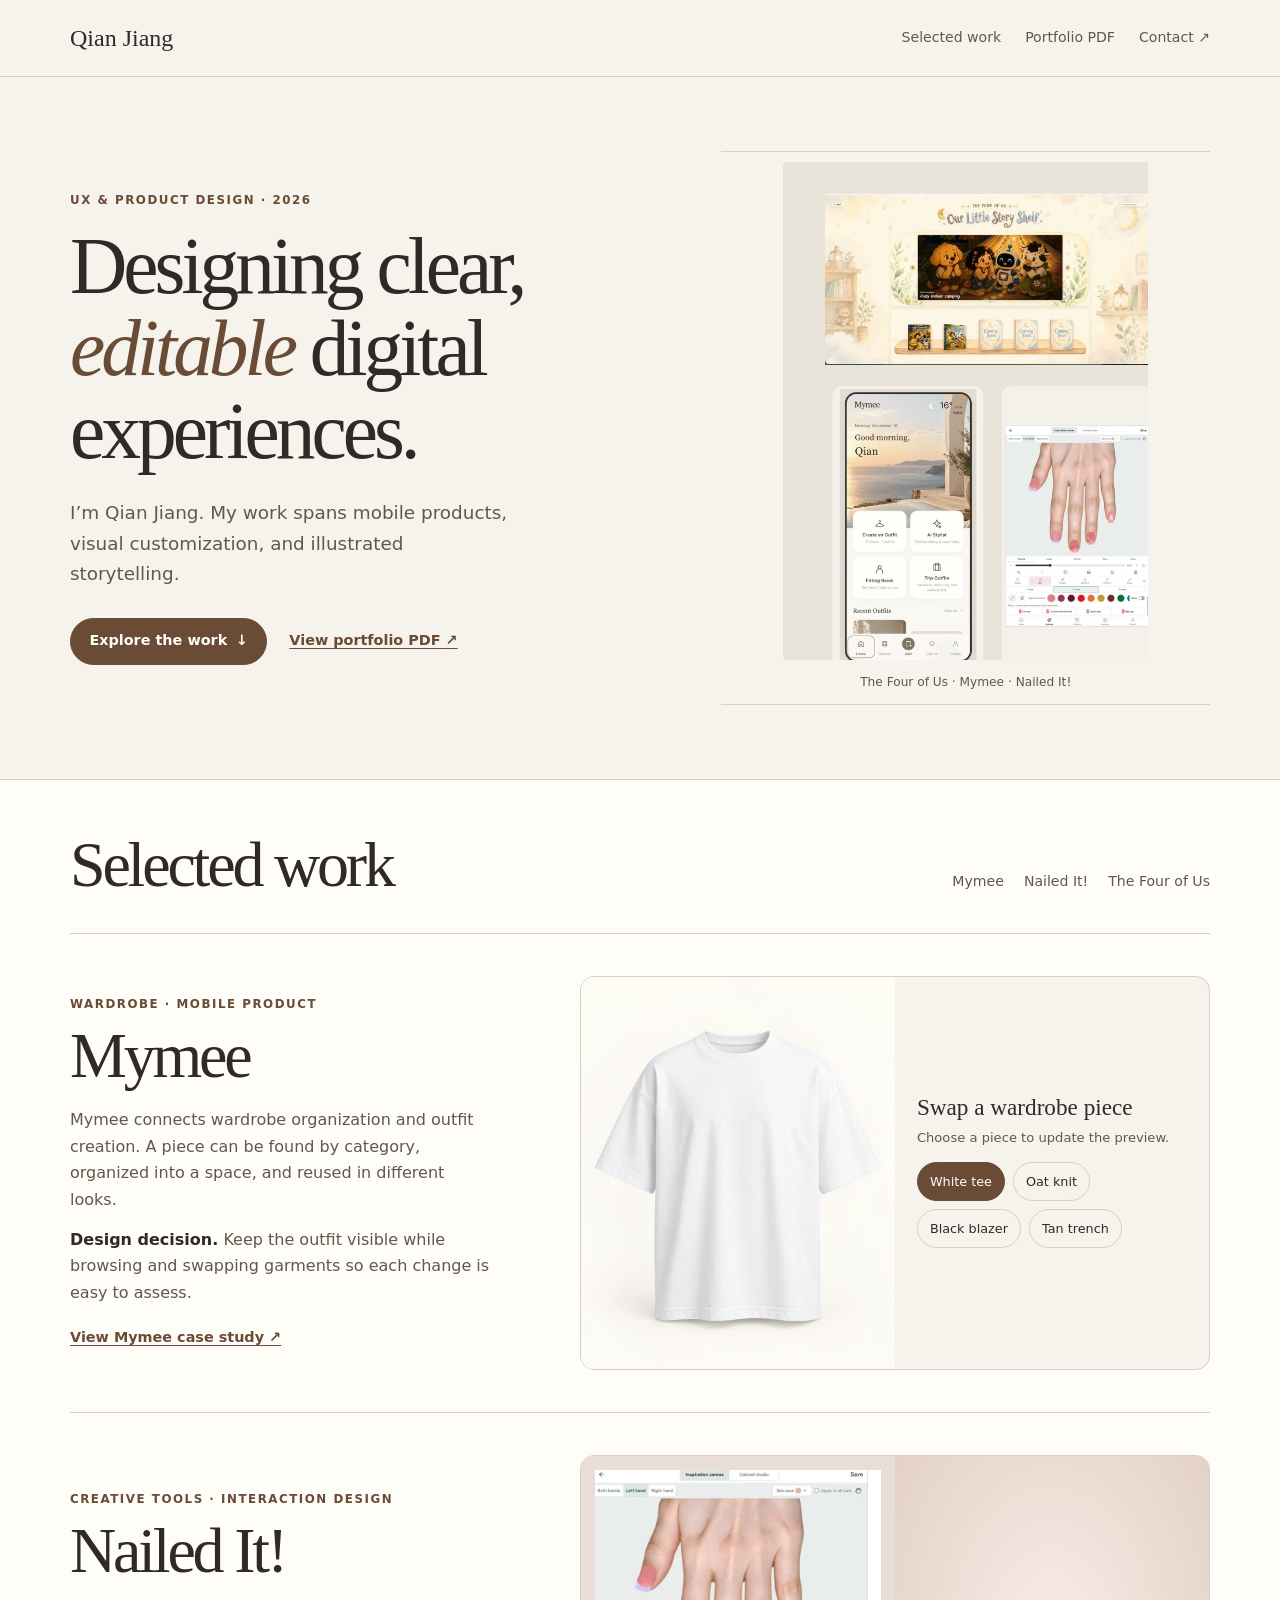
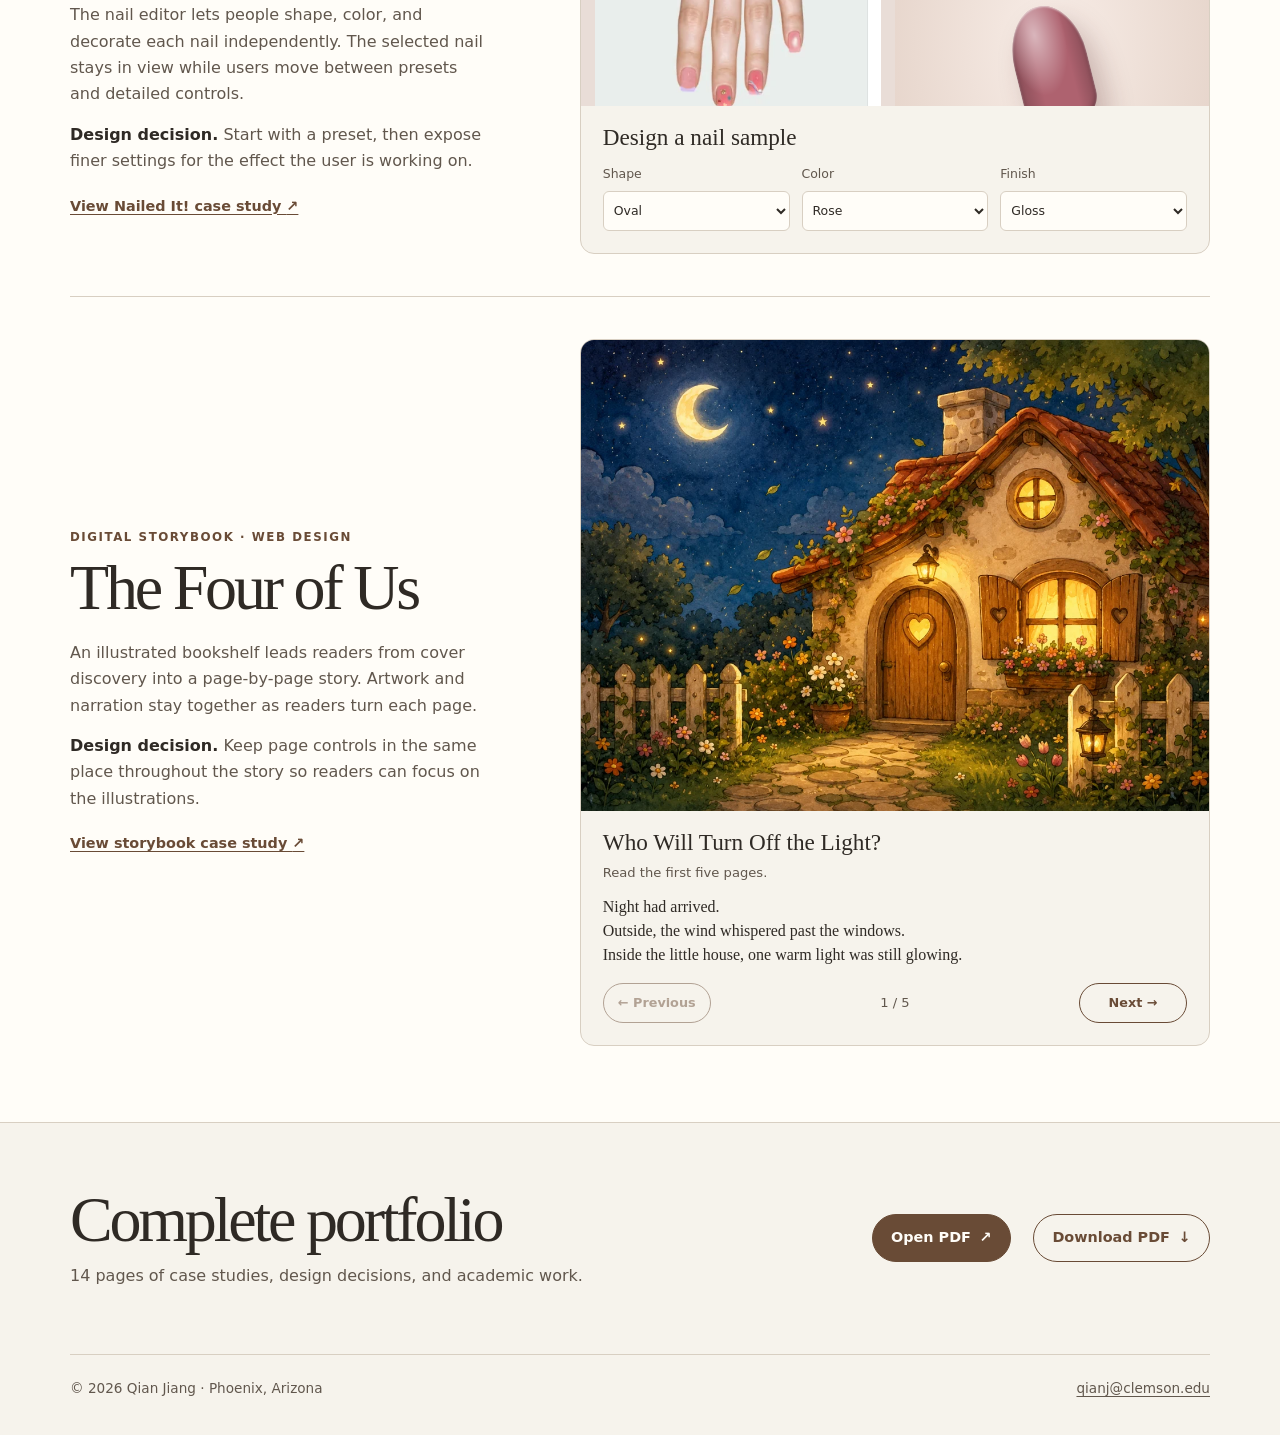
==== index.html @ 295e2492 "Publish interactive UX portfolio" ====
<!doctype html>
<html lang="en">
<head>
  <meta charset="utf-8">
  <meta name="viewport" content="width=device-width, initial-scale=1">
  <meta name="theme-color" content="#f6f3ec">
  <meta name="description" content="Qian Jiang’s UX and product design portfolio. Explore interactive demos for Mymee, Nailed It!, and The Four of Us.">
  <meta property="og:title" content="Qian Jiang · UX & Product Design">
  <meta property="og:description" content="Selected product design work and hands-on demos.">
  <meta property="og:type" content="website">
  <meta property="og:image" content="https://97qianj.github.io/Beauty-Lab/cover.webp">
  <title>Qian Jiang · UX & Product Design</title>
  <link rel="stylesheet" href="styles.css">
  <script src="site.js" defer></script>
</head>
<body>
  <a class="skip" href="#main">Skip to content</a>
  <header class="top">
    <nav class="wrap nav" aria-label="Main navigation">
      <a class="brand" href="./">Qian Jiang</a>
      <div class="nav-links">
        <a href="#work">Selected work</a>
        <a href="#portfolio">Portfolio PDF</a>
        <a href="mailto:qianj@clemson.edu">Contact <span aria-hidden="true">↗</span></a>
      </div>
    </nav>
  </header>

  <main id="main">
    <section class="wrap hero" aria-labelledby="intro-title">
      <div class="hero-copy">
        <p class="label">UX &amp; Product Design · 2026</p>
        <h1 id="intro-title">Designing clear, <em>editable</em> digital experiences.</h1>
        <p class="lede">I’m Qian Jiang. My work spans mobile products, visual customization, and illustrated storytelling.</p>
        <div class="actions">
          <a class="button primary" href="#work">Explore the work <span aria-hidden="true">↓</span></a>
          <a class="text-link" href="portfolio.pdf" target="_blank" rel="noopener">View portfolio PDF <span aria-hidden="true">↗</span></a>
        </div>
      </div>
      <figure class="hero-visual">
        <img src="work-montage.webp" width="702" height="958" alt="Screens from the illustrated bookshelf, Mymee wardrobe app, and Nailed It! editor">
        <figcaption>The Four of Us · Mymee · Nailed It!</figcaption>
      </figure>
    </section>

    <section class="work" id="work" aria-labelledby="work-title">
      <div class="wrap">
        <div class="section-heading">
          <h2 id="work-title">Selected work</h2>
          <nav class="case-nav" aria-label="Projects">
            <a href="#mymee">Mymee</a>
            <a href="#nailed-it">Nailed It!</a>
            <a href="#the-four-of-us">The Four of Us</a>
          </nav>
        </div>

        <article class="case" id="mymee" aria-labelledby="mymee-title">
          <div class="case-copy">
            <p class="label">Wardrobe · Mobile product</p>
            <h3 id="mymee-title">Mymee</h3>
            <p>Mymee connects wardrobe organization and outfit creation. A piece can be found by category, organized into a space, and reused in different looks.</p>
            <p><strong>Design decision.</strong> Keep the outfit visible while browsing and swapping garments so each change is easy to assess.</p>
            <a class="text-link" href="portfolio.pdf#page=3" target="_blank" rel="noopener">View Mymee case study <span aria-hidden="true">↗</span></a>
          </div>
          <div class="demo wardrobe">
            <img id="garment" src="mymee-tee.webp" width="500" height="625" alt="White tee" loading="lazy">
            <div class="controls">
              <h4>Swap a wardrobe piece</h4>
              <p class="demo-note">Choose a piece to update the preview.</p>
              <fieldset id="wardrobe-choices">
                <legend class="sr-only">Wardrobe piece</legend>
                <div class="choices">
                  <label><input type="radio" name="garment" value="tee" checked><span>White tee</span></label>
                  <label><input type="radio" name="garment" value="knit"><span>Oat knit</span></label>
                  <label><input type="radio" name="garment" value="blazer"><span>Black blazer</span></label>
                  <label><input type="radio" name="garment" value="trench"><span>Tan trench</span></label>
                </div>
              </fieldset>
            </div>
          </div>
        </article>

        <article class="case" id="nailed-it" aria-labelledby="nails-title">
          <div class="case-copy">
            <p class="label">Creative tools · Interaction design</p>
            <h3 id="nails-title">Nailed It!</h3>
            <p>The nail editor lets people shape, color, and decorate each nail independently. The selected nail stays in view while users move between presets and detailed controls.</p>
            <p><strong>Design decision.</strong> Start with a preset, then expose finer settings for the effect the user is working on.</p>
            <a class="text-link" href="portfolio.pdf#page=10" target="_blank" rel="noopener">View Nailed It! case study <span aria-hidden="true">↗</span></a>
          </div>
          <div class="demo nail-demo">
            <div class="nail-stage">
              <img src="nail-app.webp" width="392" height="536" alt="Original nail editor showing per-finger controls and color swatches" loading="lazy">
              <div class="sample"><div id="nail-sample" data-shape="oval" data-finish="gloss" aria-hidden="true"></div></div>
            </div>
            <div class="controls">
              <h4>Design a nail sample</h4>
              <div class="nail-options">
                <label>Shape <select id="nail-shape"><option value="oval">Oval</option><option value="square">Soft square</option><option value="almond">Almond</option></select></label>
                <label>Color <select id="nail-color"><option value="#ae626f">Rose</option><option value="#732e49">Mulberry</option><option value="#59776b">Jade</option><option value="#a387b1">Lilac</option></select></label>
                <label>Finish <select id="nail-finish"><option value="gloss">Gloss</option><option value="matte">Matte</option><option value="cat-eye">Cat eye</option></select></label>
              </div>
            </div>
          </div>
        </article>

        <article class="case" id="the-four-of-us" aria-labelledby="storybook-title">
          <div class="case-copy">
            <p class="label">Digital storybook · Web design</p>
            <h3 id="storybook-title">The Four of Us</h3>
            <p>An illustrated bookshelf leads readers from cover discovery into a page-by-page story. Artwork and narration stay together as readers turn each page.</p>
            <p><strong>Design decision.</strong> Keep page controls in the same place throughout the story so readers can focus on the illustrations.</p>
            <a class="text-link" href="portfolio.pdf#page=12" target="_blank" rel="noopener">View storybook case study <span aria-hidden="true">↗</span></a>
          </div>
          <div class="demo story">
            <img id="story-art" src="story-1.webp" width="1100" height="825" alt="A warmly lit cottage under a crescent moon" loading="lazy">
            <div class="controls">
              <h4>Who Will Turn Off the Light?</h4>
              <p class="demo-note">Read the first five pages.</p>
              <p id="story-text" aria-live="polite">Night had arrived.<br>Outside, the wind whispered past the windows.<br>Inside the little house, one warm light was still glowing.</p>
              <div class="story-nav">
                <button id="story-prev" type="button" disabled>← Previous</button>
                <span id="story-position">1 / 5</span>
                <button id="story-next" type="button">Next →</button>
              </div>
            </div>
          </div>
        </article>
      </div>
    </section>

    <section class="wrap portfolio" id="portfolio" aria-labelledby="portfolio-title">
      <div>
        <h2 id="portfolio-title">Complete portfolio</h2>
        <p>14 pages of case studies, design decisions, and academic work.</p>
      </div>
      <div class="actions">
        <a class="button primary" href="portfolio.pdf" target="_blank" rel="noopener">Open PDF <span aria-hidden="true">↗</span></a>
        <a class="button" href="portfolio.pdf" download="Qian_Jiang_UX_Portfolio.pdf">Download PDF <span aria-hidden="true">↓</span></a>
      </div>
    </section>
  </main>

  <footer class="wrap footer"><span>© 2026 Qian Jiang · Phoenix, Arizona</span><a href="mailto:qianj@clemson.edu">qianj@clemson.edu</a></footer>
</body>
</html>
---- styles.css ----
:root {
  color-scheme: light;
  --bg: #f6f3ec;
  --paper: #fffdf8;
  --ink: #2f2a25;
  --muted: #61574d;
  --line: #d8cfc2;
  --accent: #694b36;
  --warm: #eae1d3;
  --heading: Georgia, 'Times New Roman', serif;
}

*, *::before, *::after { box-sizing: border-box; }
html { scroll-behavior: smooth; }
body { margin: 0; background: var(--bg); color: var(--ink); font: 1rem/1.65 'Inter', system-ui, sans-serif; }
a { color: inherit; text-underline-offset: 0.24em; }
img { display: block; max-width: 100%; height: auto; }
figure, p { margin: 0; }
button, select { font: inherit; }
:focus-visible { outline: 3px solid #8a5432; outline-offset: 4px; }
[hidden] { display: none !important; }
.sr-only, .skip:not(:focus) { position: absolute; width: 1px; height: 1px; overflow: hidden; clip-path: inset(50%); white-space: nowrap; }
.skip:focus { position: absolute; z-index: 2; padding: .5rem 1rem; background: var(--paper); }
.wrap { width: min(1140px, calc(100% - 64px)); margin-inline: auto; }

.top { border-bottom: 1px solid var(--line); }
.nav, .nav-links, .actions, .case-nav { display: flex; align-items: center; gap: 24px; flex-wrap: wrap; }
.nav { justify-content: space-between; min-height: 76px; padding-block: 12px; }
.nav a, .case-nav a { text-decoration: none; }
.nav a:hover, .case-nav a:hover { text-decoration: underline; }
.brand { font: 1.5rem var(--heading); }
.nav-links, .case-nav { color: var(--muted); font-size: .88rem; }

.hero { display: grid; grid-template-columns: 1.15fr 1fr; align-items: center; gap: clamp(32px, 7vw, 100px); padding-block: 74px; }
.label { color: var(--accent); font-size: .74rem; font-weight: 700; letter-spacing: .13em; text-transform: uppercase; }
h1, h2, h3 { font: 400 clamp(2.3rem, 5vw, 4rem)/1.04 var(--heading); letter-spacing: -.05em; margin: 0; }
h1 { font-size: clamp(3.2rem, 6.2vw, 6.4rem); margin-block: 14px 26px; }
h1 em { color: var(--accent); font-weight: inherit; }
.lede { color: var(--muted); font-size: clamp(1rem, 1.5vw, 1.15rem); max-width: 38ch; }
.actions { gap: 12px 22px; margin-top: 28px; }
.button, .story-nav button {
  display: inline-flex; align-items: center; justify-content: center; gap: .6em;
  padding: .67rem 1.15rem; border: 1px solid var(--accent); border-radius: 999px;
  background: transparent; color: var(--accent); font-size: .9rem; font-weight: 650; text-decoration: none;
}
.button:hover, .story-nav button:hover:not(:disabled) { background: var(--warm); }
.button.primary { background: var(--accent); color: var(--paper); }
.button.primary:hover { background: #503827; }
.text-link { font-size: .9rem; font-weight: 650; color: var(--accent); }
.hero-visual { margin: 0; padding: 10px 10px 10px; border-block: 1px solid var(--line); }
.hero-visual img { width: min(100%, 365px); margin-inline: auto; border-radius: 4px; }
.hero-visual figcaption { padding: 12px 0 2px; text-align: center; font-size: .76rem; color: var(--muted); }

.work { background: var(--paper); border-block: 1px solid var(--line); padding-block: 52px 34px; }
.section-heading { display: flex; justify-content: space-between; flex-wrap: wrap; gap: 18px; align-items: baseline; padding-bottom: 34px; }
.case-nav { gap: 10px 20px; }
.case { display: grid; grid-template-columns: .8fr 1.2fr; gap: clamp(28px, 7vw, 94px); align-items: center; padding-block: 42px; border-top: 1px solid var(--line); scroll-margin-top: 18px; }
.case h3 { font-size: clamp(2.55rem, 5vw, 4.3rem); margin-block: 8px 18px; }
.case-copy p:not(.label) { color: var(--muted); margin-bottom: 14px; max-width: 42ch; }
.case-copy strong { color: var(--ink); }
.case-copy .text-link { display: inline-block; margin-top: 6px; }

.demo { background: var(--bg); border: 1px solid var(--line); border-radius: 14px; overflow: hidden; }
.controls { padding: 18px 22px 22px; }
h4 { font: 400 1.45rem/1.2 var(--heading); margin: 0 0 5px; }
.demo-note { color: var(--muted); font-size: .82rem; }
.wardrobe { display: grid; grid-template-columns: 1fr 1fr; align-items: center; }
.wardrobe > img { width: 100%; height: 100%; min-height: 300px; object-fit: contain; background: #f5f0e9; }
fieldset { padding: 0; margin: 14px 0 0; border: 0; min-width: 0; }
.choices { display: flex; flex-wrap: wrap; gap: 8px; }
.choices label { position: relative; cursor: pointer; }
.choices input { position: absolute; opacity: 0; }
.choices span { display: block; border: 1px solid var(--line); border-radius: 999px; padding: 8px 12px; font-size: .8rem; }
.choices input:checked + span { border-color: var(--accent); background: var(--accent); color: var(--paper); }
.choices input:focus-visible + span { outline: 3px solid #8a5432; outline-offset: 2px; }
.nail-stage { display: grid; grid-template-columns: 1fr 1fr; height: 250px; background: #e9ddd7; overflow: hidden; }
.nail-stage img { height: 100%; width: 100%; object-fit: contain; padding: 14px; }
.sample { display: grid; place-items: center; background: radial-gradient(ellipse at 50% 44%, #f8ede7, #e1cec3); }
#nail-sample {
  --polish: #ae626f;
  width: 74px; height: 122px; border-radius: 52% 52% 42% 42% / 48% 48% 23% 23%;
  background: radial-gradient(ellipse at 37% 22%, #fff8 0%, transparent 46%), linear-gradient(90deg, #0003, transparent 30% 74%, #0003), var(--polish);
  box-shadow: inset 0 1px 2px #fffa, inset 0 -3px 5px #0004, 8px 17px 27px #53242143;
  transform: rotate(-14deg);
}
#nail-sample[data-shape="square"] { border-radius: 20% 20% 29% 29% / 13% 13% 16% 16%; }
#nail-sample[data-shape="almond"] { border-radius: 51% 51% 42% 42% / 67% 67% 19% 19%; }
#nail-sample[data-finish="matte"] { background: linear-gradient(90deg, #0002, transparent 45%, #0002), var(--polish); box-shadow: inset 0 -2px 5px #0003, 8px 17px 27px #53242143; }
#nail-sample[data-finish="cat-eye"] { background: linear-gradient(125deg, #0005 11%, transparent 38%, #fff9 52%, #ffecb945 57%, transparent 72%, #0004), var(--polish); }
.nail-options { display: flex; flex-wrap: wrap; gap: 12px; margin-top: 12px; }
.nail-options label { flex: 1 0 95px; display: grid; gap: 6px; color: var(--muted); font-size: .78rem; }
.nail-options select { width: 100%; min-height: 40px; background: var(--paper); color: var(--ink); border: 1px solid var(--line); border-radius: 6px; padding: 6px; }
.story > img { width: 100%; aspect-ratio: 4 / 3; object-fit: cover; }
#story-text { white-space: pre-line; margin-block: 12px 16px; color: var(--ink); font: 1rem/1.5 var(--heading); }
.story-nav { display: flex; justify-content: space-between; align-items: center; gap: 8px; }
.story-nav button { min-width: 108px; padding: 8px 12px; font-size: .8rem; cursor: pointer; }
.story-nav button:disabled { opacity: .48; cursor: default; }
#story-position { color: var(--muted); font-size: .82rem; white-space: nowrap; }

.portfolio, .footer { display: flex; justify-content: space-between; align-items: center; gap: 18px; flex-wrap: wrap; }
.portfolio { padding-block: 64px; }
.portfolio p { color: var(--muted); margin-top: 10px; }
.portfolio .actions { margin: 0; }
.footer { padding-block: 22px 36px; border-top: 1px solid var(--line); font-size: .85rem; color: var(--muted); }

@media (max-width: 780px) {
  .hero, .case { grid-template-columns: 1fr; }
  .hero { padding-block: 46px; }
  .hero-visual img { max-height: 390px; width: auto; max-width: 100%; }
  .case { padding-block: 32px; }
}
@media (max-width: 480px) {
  .wrap { width: calc(100% - 32px); }
  .nav-links { gap: 14px; font-size: .79rem; }
  .nav { gap: 4px 16px; }
  .wardrobe { grid-template-columns: 1fr; }
  .wardrobe > img { min-height: 0; height: 240px; }
  .nail-stage { height: 210px; }
  .controls { padding-inline: 16px; }
  .story-nav button { min-width: 0; }
  .portfolio { padding-block: 44px; }
}
@media (prefers-reduced-motion: reduce) { html { scroll-behavior: auto; } }
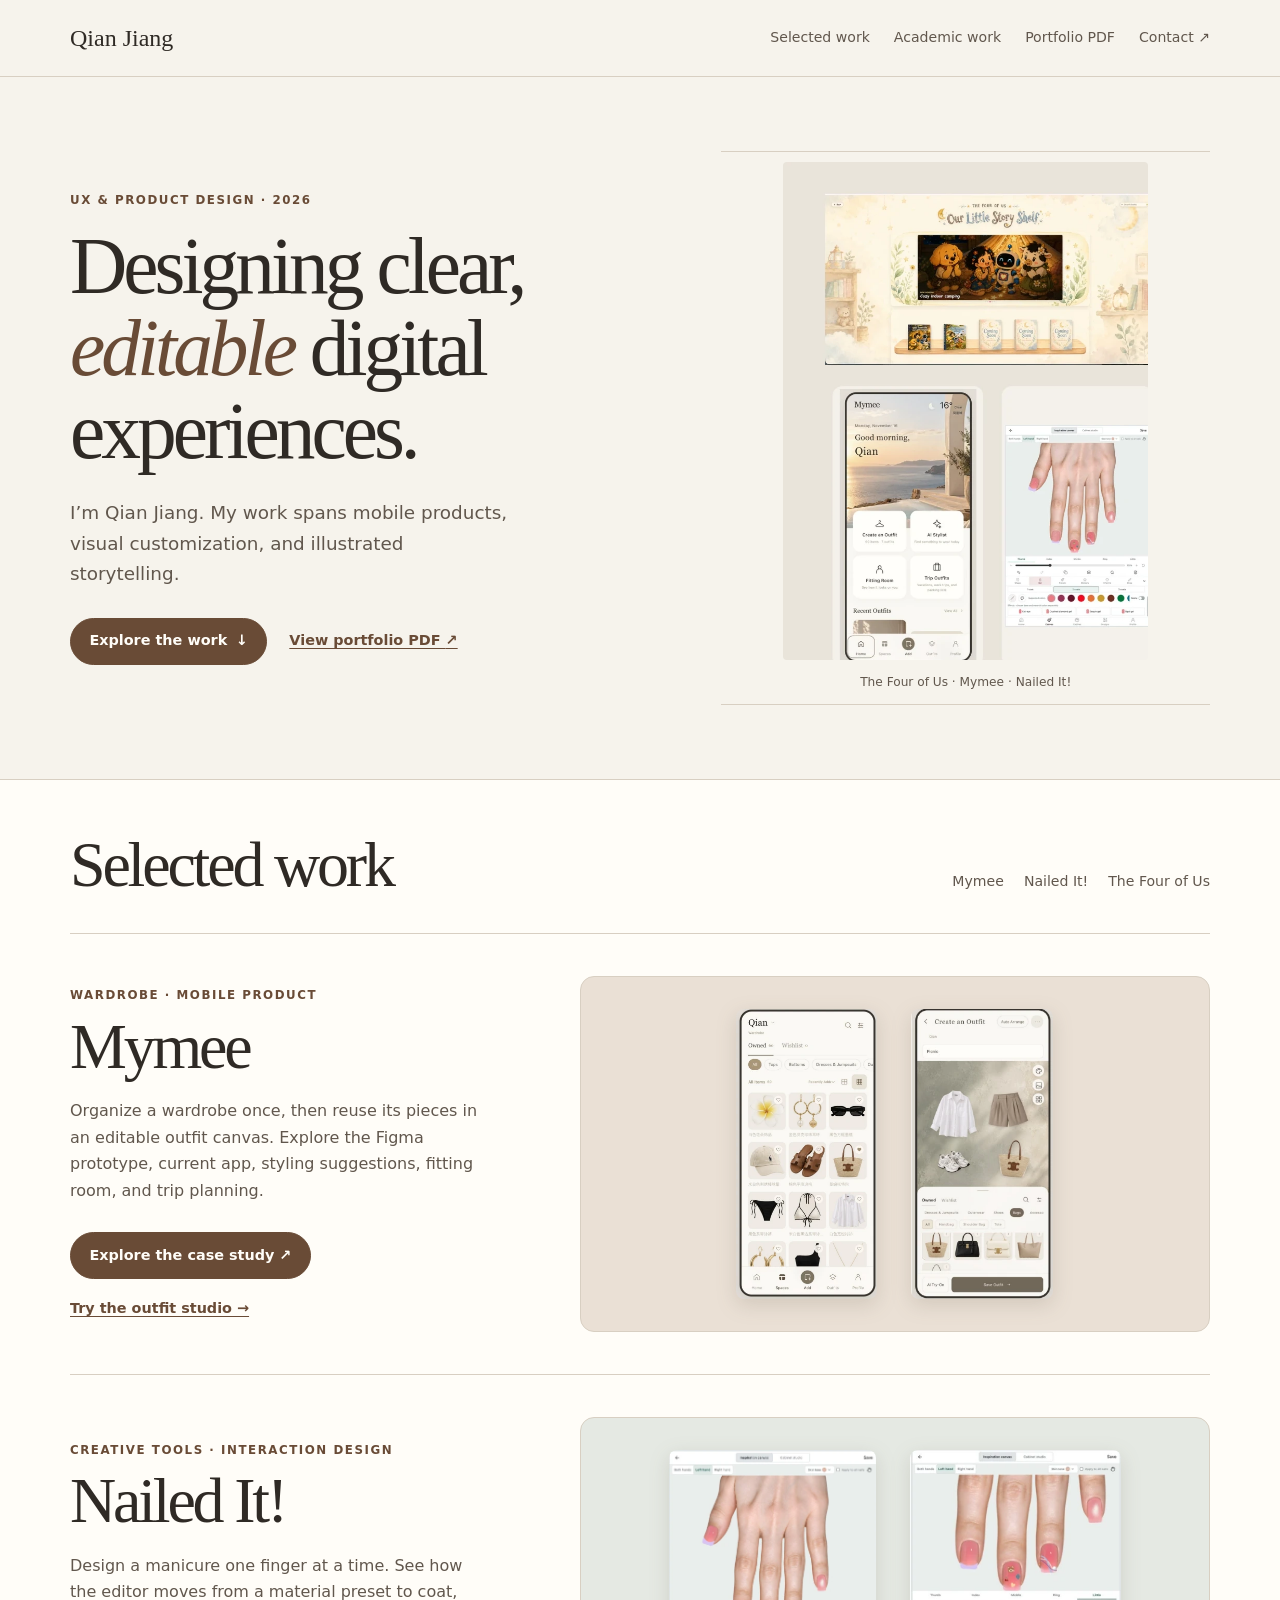
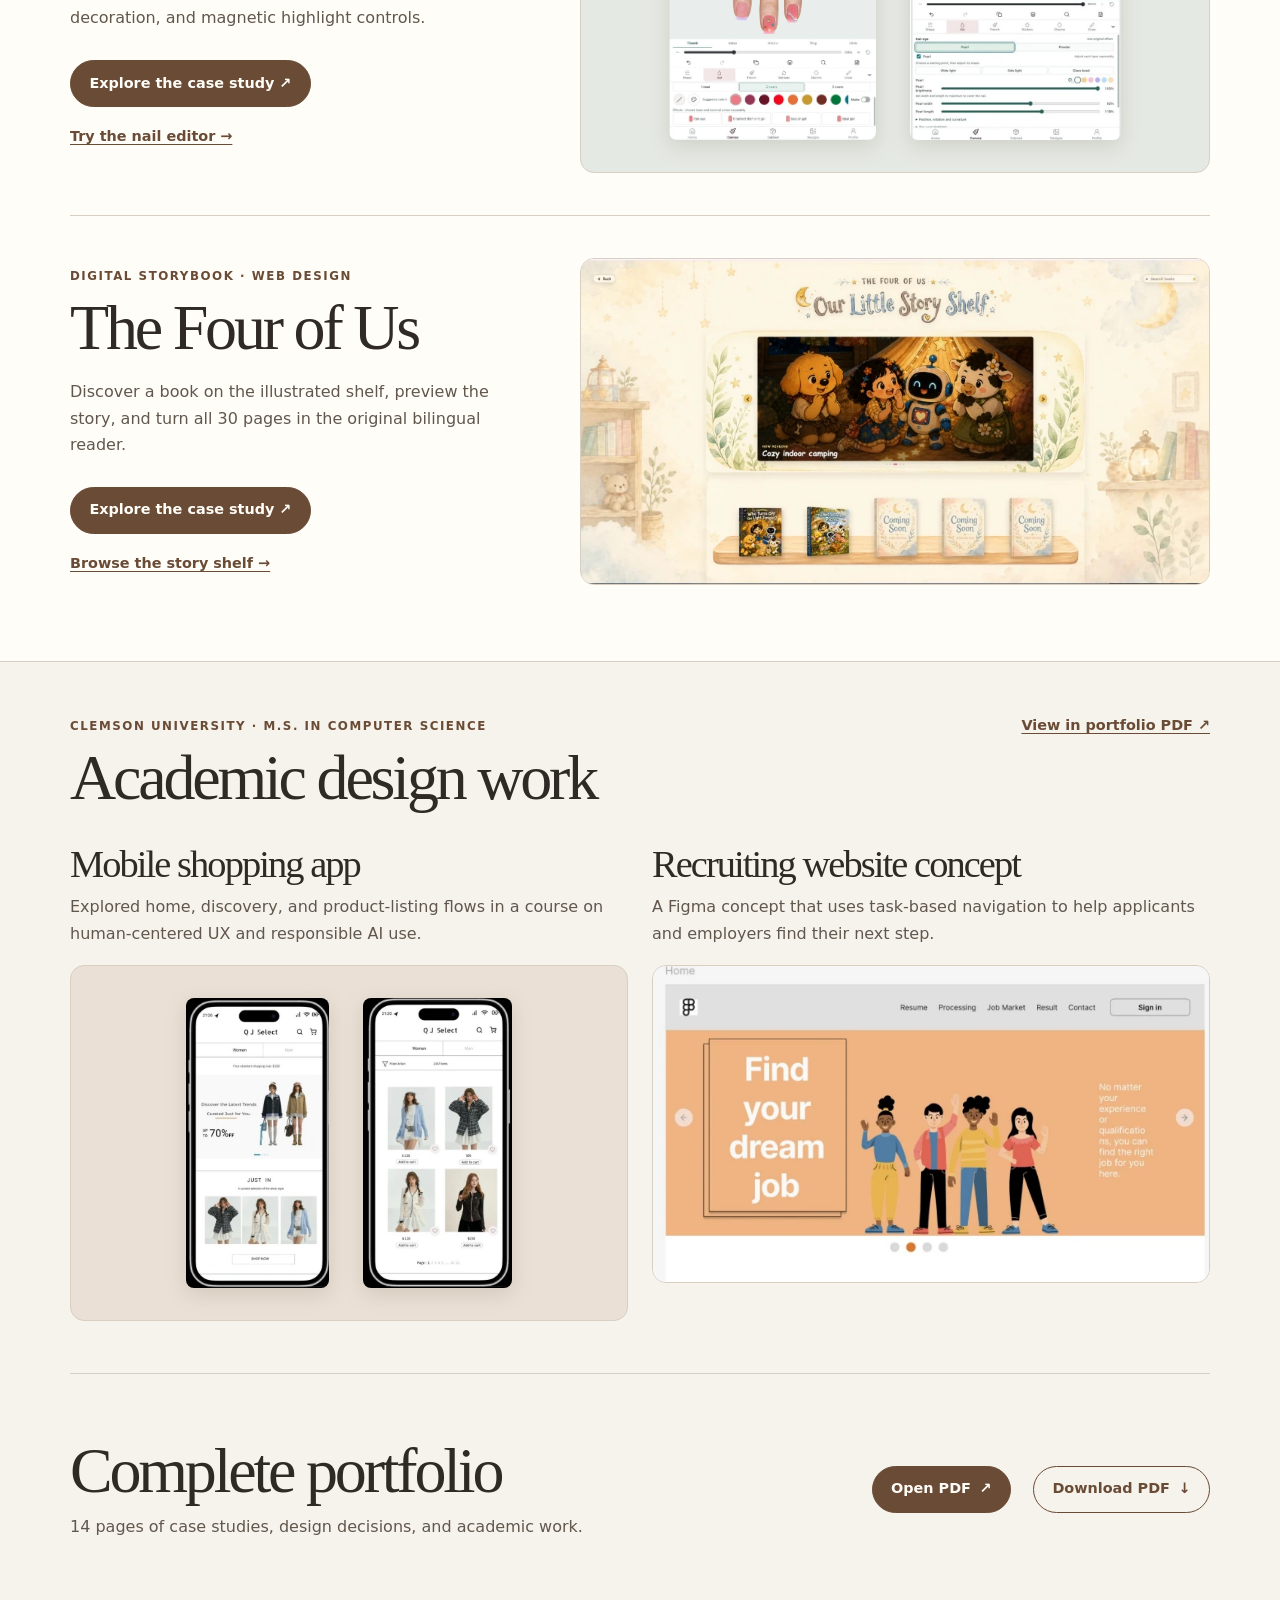
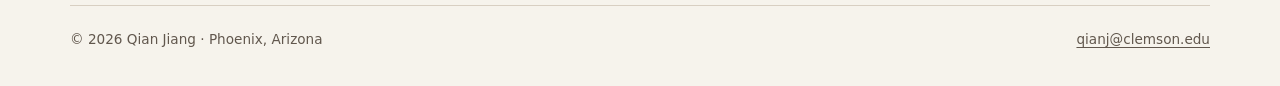
==== commit 356667d6: "Expand portfolio case studies and interactive project demos" ====
--- a/index.html
+++ b/index.html
@@ -11,7 +11,6 @@
   <meta property="og:image" content="https://97qianj.github.io/Beauty-Lab/cover.webp">
   <title>Qian Jiang · UX & Product Design</title>
   <link rel="stylesheet" href="styles.css">
-  <script src="site.js" defer></script>
 </head>
 <body>
   <a class="skip" href="#main">Skip to content</a>
@@ -20,6 +19,7 @@
       <a class="brand" href="./">Qian Jiang</a>
       <div class="nav-links">
         <a href="#work">Selected work</a>
+        <a href="#academic">Academic work</a>
         <a href="#portfolio">Portfolio PDF</a>
         <a href="mailto:qianj@clemson.edu">Contact <span aria-hidden="true">↗</span></a>
       </div>
@@ -58,73 +58,60 @@
           <div class="case-copy">
             <p class="label">Wardrobe · Mobile product</p>
             <h3 id="mymee-title">Mymee</h3>
-            <p>Mymee connects wardrobe organization and outfit creation. A piece can be found by category, organized into a space, and reused in different looks.</p>
-            <p><strong>Design decision.</strong> Keep the outfit visible while browsing and swapping garments so each change is easy to assess.</p>
-            <a class="text-link" href="portfolio.pdf#page=3" target="_blank" rel="noopener">View Mymee case study <span aria-hidden="true">↗</span></a>
+            <p>Organize a wardrobe once, then reuse its pieces in an editable outfit canvas. Explore the Figma prototype, current app, styling suggestions, fitting room, and trip planning.</p>
+            <div class="actions"><a class="button primary" href="mymee.html">Explore the case study ↗</a><a class="text-link" href="mymee.html#outfit-studio">Try the outfit studio →</a></div>
           </div>
-          <div class="demo wardrobe">
-            <img id="garment" src="mymee-tee.webp" width="500" height="625" alt="White tee" loading="lazy">
-            <div class="controls">
-              <h4>Swap a wardrobe piece</h4>
-              <p class="demo-note">Choose a piece to update the preview.</p>
-              <fieldset id="wardrobe-choices">
-                <legend class="sr-only">Wardrobe piece</legend>
-                <div class="choices">
-                  <label><input type="radio" name="garment" value="tee" checked><span>White tee</span></label>
-                  <label><input type="radio" name="garment" value="knit"><span>Oat knit</span></label>
-                  <label><input type="radio" name="garment" value="blazer"><span>Black blazer</span></label>
-                  <label><input type="radio" name="garment" value="trench"><span>Tan trench</span></label>
-                </div>
-              </fieldset>
-            </div>
-          </div>
+          <a class="project-art phone-pair" href="mymee.html" aria-label="Open Mymee case study">
+            <img src="case-assets/wardrobe.webp" alt="Mymee wardrobe inventory" loading="lazy">
+            <img src="case-assets/app-canvas.webp" alt="Mymee outfit canvas" loading="lazy">
+          </a>
         </article>
 
         <article class="case" id="nailed-it" aria-labelledby="nails-title">
           <div class="case-copy">
             <p class="label">Creative tools · Interaction design</p>
             <h3 id="nails-title">Nailed It!</h3>
-            <p>The nail editor lets people shape, color, and decorate each nail independently. The selected nail stays in view while users move between presets and detailed controls.</p>
-            <p><strong>Design decision.</strong> Start with a preset, then expose finer settings for the effect the user is working on.</p>
-            <a class="text-link" href="portfolio.pdf#page=10" target="_blank" rel="noopener">View Nailed It! case study <span aria-hidden="true">↗</span></a>
+            <p>Design a manicure one finger at a time. See how the editor moves from a material preset to coat, decoration, and magnetic highlight controls.</p>
+            <div class="actions"><a class="button primary" href="nailed-it.html">Explore the case study ↗</a><a class="text-link" href="nailed-it.html#nail-studio">Try the nail editor →</a></div>
           </div>
-          <div class="demo nail-demo">
-            <div class="nail-stage">
-              <img src="nail-app.webp" width="392" height="536" alt="Original nail editor showing per-finger controls and color swatches" loading="lazy">
-              <div class="sample"><div id="nail-sample" data-shape="oval" data-finish="gloss" aria-hidden="true"></div></div>
-            </div>
-            <div class="controls">
-              <h4>Design a nail sample</h4>
-              <div class="nail-options">
-                <label>Shape <select id="nail-shape"><option value="oval">Oval</option><option value="square">Soft square</option><option value="almond">Almond</option></select></label>
-                <label>Color <select id="nail-color"><option value="#ae626f">Rose</option><option value="#732e49">Mulberry</option><option value="#59776b">Jade</option><option value="#a387b1">Lilac</option></select></label>
-                <label>Finish <select id="nail-finish"><option value="gloss">Gloss</option><option value="matte">Matte</option><option value="cat-eye">Cat eye</option></select></label>
-              </div>
-            </div>
-          </div>
+          <a class="project-art phone-pair nail-art" href="nailed-it.html" aria-label="Open Nailed It! case study">
+            <img src="case-assets/nail-editor.webp" alt="Nailed It! hand canvas with per-finger controls" loading="lazy">
+            <img src="case-assets/nail-cat-eye.webp" alt="Magnetic polish highlight controls" loading="lazy">
+          </a>
         </article>
 
         <article class="case" id="the-four-of-us" aria-labelledby="storybook-title">
           <div class="case-copy">
             <p class="label">Digital storybook · Web design</p>
             <h3 id="storybook-title">The Four of Us</h3>
-            <p>An illustrated bookshelf leads readers from cover discovery into a page-by-page story. Artwork and narration stay together as readers turn each page.</p>
-            <p><strong>Design decision.</strong> Keep page controls in the same place throughout the story so readers can focus on the illustrations.</p>
-            <a class="text-link" href="portfolio.pdf#page=12" target="_blank" rel="noopener">View storybook case study <span aria-hidden="true">↗</span></a>
+            <p>Discover a book on the illustrated shelf, preview the story, and turn all 30 pages in the original bilingual reader.</p>
+            <div class="actions"><a class="button primary" href="storybook.html">Explore the case study ↗</a><a class="text-link" href="storybooks/Library/index.html">Browse the story shelf →</a></div>
           </div>
-          <div class="demo story">
-            <img id="story-art" src="story-1.webp" width="1100" height="825" alt="A warmly lit cottage under a crescent moon" loading="lazy">
-            <div class="controls">
-              <h4>Who Will Turn Off the Light?</h4>
-              <p class="demo-note">Read the first five pages.</p>
-              <p id="story-text" aria-live="polite">Night had arrived.<br>Outside, the wind whispered past the windows.<br>Inside the little house, one warm light was still glowing.</p>
-              <div class="story-nav">
-                <button id="story-prev" type="button" disabled>← Previous</button>
-                <span id="story-position">1 / 5</span>
-                <button id="story-next" type="button">Next →</button>
-              </div>
-            </div>
+          <a class="project-art story-art" href="storybook.html" aria-label="Open The Four of Us case study">
+            <img src="case-assets/story-shelf.webp" alt="The Four of Us illustrated shelf with covers and featured story" loading="lazy">
+          </a>
+        </article>
+      </div>
+    </section>
+
+    <section class="wrap academic" id="academic" aria-labelledby="academic-title">
+      <div class="section-heading">
+        <div><p class="label">Clemson University · M.S. in Computer Science</p><h2 id="academic-title">Academic design work</h2></div>
+        <a class="text-link" href="portfolio.pdf#page=13" target="_blank" rel="noopener">View in portfolio PDF ↗</a>
+      </div>
+      <div class="academic-grid">
+        <article>
+          <h3>Mobile shopping app</h3>
+          <p>Explored home, discovery, and product-listing flows in a course on human-centered UX and responsible AI use.</p>
+          <div class="project-art phone-pair">
+            <a href="case-assets/academic-discovery.webp" target="_blank" rel="noopener"><img src="case-assets/academic-discovery.webp" alt="Shopping app · Home and discovery" loading="lazy"></a>
+            <a href="case-assets/academic-products.webp" target="_blank" rel="noopener"><img src="case-assets/academic-products.webp" alt="Shopping app · Product listings" loading="lazy"></a>
           </div>
+        </article>
+        <article>
+          <h3>Recruiting website concept</h3>
+          <p>A Figma concept that uses task-based navigation to help applicants and employers find their next step.</p>
+          <a class="project-art story-art" href="case-assets/academic-recruiting.webp" target="_blank" rel="noopener"><img src="case-assets/academic-recruiting.webp" alt="Recruiting website · Homepage and navigation" loading="lazy"></a>
         </article>
       </div>
     </section>
--- a/styles.css
+++ b/styles.css
@@ -38,12 +38,12 @@
 h1 em { color: var(--accent); font-weight: inherit; }
 .lede { color: var(--muted); font-size: clamp(1rem, 1.5vw, 1.15rem); max-width: 38ch; }
 .actions { gap: 12px 22px; margin-top: 28px; }
-.button, .story-nav button {
+.button {
   display: inline-flex; align-items: center; justify-content: center; gap: .6em;
   padding: .67rem 1.15rem; border: 1px solid var(--accent); border-radius: 999px;
   background: transparent; color: var(--accent); font-size: .9rem; font-weight: 650; text-decoration: none;
 }
-.button:hover, .story-nav button:hover:not(:disabled) { background: var(--warm); }
+.button:hover { background: var(--warm); }
 .button.primary { background: var(--accent); color: var(--paper); }
 .button.primary:hover { background: #503827; }
 .text-link { font-size: .9rem; font-weight: 650; color: var(--accent); }
@@ -60,43 +60,26 @@
 .case-copy strong { color: var(--ink); }
 .case-copy .text-link { display: inline-block; margin-top: 6px; }
 
-.demo { background: var(--bg); border: 1px solid var(--line); border-radius: 14px; overflow: hidden; }
-.controls { padding: 18px 22px 22px; }
-h4 { font: 400 1.45rem/1.2 var(--heading); margin: 0 0 5px; }
+.project-art {
+  display: block; overflow: hidden; border-radius: 14px; border: 1px solid var(--line);
+  background: var(--warm);
+}
+.project-art:hover { border-color: var(--accent); }
+.phone-pair {
+  display: flex; align-items: center; justify-content: center; gap: clamp(10px, 4vw, 34px);
+  min-height: 260px; padding: clamp(14px, 4vw, 32px); background: #eae0d5;
+}
+.phone-pair img {
+  width: auto; height: clamp(170px, 32vw, 290px); max-width: 50%; object-fit: contain;
+  border-radius: 8px; filter: drop-shadow(0 6px 10px #51413226);
+}
+.nail-art { background: #e5e9e3; }
+.story-art img { width: 100%; }
 .demo-note { color: var(--muted); font-size: .82rem; }
-.wardrobe { display: grid; grid-template-columns: 1fr 1fr; align-items: center; }
-.wardrobe > img { width: 100%; height: 100%; min-height: 300px; object-fit: contain; background: #f5f0e9; }
-fieldset { padding: 0; margin: 14px 0 0; border: 0; min-width: 0; }
-.choices { display: flex; flex-wrap: wrap; gap: 8px; }
-.choices label { position: relative; cursor: pointer; }
-.choices input { position: absolute; opacity: 0; }
-.choices span { display: block; border: 1px solid var(--line); border-radius: 999px; padding: 8px 12px; font-size: .8rem; }
-.choices input:checked + span { border-color: var(--accent); background: var(--accent); color: var(--paper); }
-.choices input:focus-visible + span { outline: 3px solid #8a5432; outline-offset: 2px; }
-.nail-stage { display: grid; grid-template-columns: 1fr 1fr; height: 250px; background: #e9ddd7; overflow: hidden; }
-.nail-stage img { height: 100%; width: 100%; object-fit: contain; padding: 14px; }
-.sample { display: grid; place-items: center; background: radial-gradient(ellipse at 50% 44%, #f8ede7, #e1cec3); }
-#nail-sample {
-  --polish: #ae626f;
-  width: 74px; height: 122px; border-radius: 52% 52% 42% 42% / 48% 48% 23% 23%;
-  background: radial-gradient(ellipse at 37% 22%, #fff8 0%, transparent 46%), linear-gradient(90deg, #0003, transparent 30% 74%, #0003), var(--polish);
-  box-shadow: inset 0 1px 2px #fffa, inset 0 -3px 5px #0004, 8px 17px 27px #53242143;
-  transform: rotate(-14deg);
-}
-#nail-sample[data-shape="square"] { border-radius: 20% 20% 29% 29% / 13% 13% 16% 16%; }
-#nail-sample[data-shape="almond"] { border-radius: 51% 51% 42% 42% / 67% 67% 19% 19%; }
-#nail-sample[data-finish="matte"] { background: linear-gradient(90deg, #0002, transparent 45%, #0002), var(--polish); box-shadow: inset 0 -2px 5px #0003, 8px 17px 27px #53242143; }
-#nail-sample[data-finish="cat-eye"] { background: linear-gradient(125deg, #0005 11%, transparent 38%, #fff9 52%, #ffecb945 57%, transparent 72%, #0004), var(--polish); }
+fieldset { border: 0; padding: 0; min-width: 0; }
 .nail-options { display: flex; flex-wrap: wrap; gap: 12px; margin-top: 12px; }
 .nail-options label { flex: 1 0 95px; display: grid; gap: 6px; color: var(--muted); font-size: .78rem; }
 .nail-options select { width: 100%; min-height: 40px; background: var(--paper); color: var(--ink); border: 1px solid var(--line); border-radius: 6px; padding: 6px; }
-.story > img { width: 100%; aspect-ratio: 4 / 3; object-fit: cover; }
-#story-text { white-space: pre-line; margin-block: 12px 16px; color: var(--ink); font: 1rem/1.5 var(--heading); }
-.story-nav { display: flex; justify-content: space-between; align-items: center; gap: 8px; }
-.story-nav button { min-width: 108px; padding: 8px 12px; font-size: .8rem; cursor: pointer; }
-.story-nav button:disabled { opacity: .48; cursor: default; }
-#story-position { color: var(--muted); font-size: .82rem; white-space: nowrap; }
-
 .portfolio, .footer { display: flex; justify-content: space-between; align-items: center; gap: 18px; flex-wrap: wrap; }
 .portfolio { padding-block: 64px; }
 .portfolio p { color: var(--muted); margin-top: 10px; }
@@ -113,11 +96,17 @@
   .wrap { width: calc(100% - 32px); }
   .nav-links { gap: 14px; font-size: .79rem; }
   .nav { gap: 4px 16px; }
-  .wardrobe { grid-template-columns: 1fr; }
-  .wardrobe > img { min-height: 0; height: 240px; }
-  .nail-stage { height: 210px; }
-  .controls { padding-inline: 16px; }
-  .story-nav button { min-width: 0; }
   .portfolio { padding-block: 44px; }
 }
 @media (prefers-reduced-motion: reduce) { html { scroll-behavior: auto; } }
+
+.academic { padding-block: 52px; border-bottom: 1px solid var(--line); }
+.academic .label { margin-bottom: 8px; }
+.academic-grid { display: grid; grid-template-columns: minmax(0,1fr) minmax(0,1fr); gap: 24px; }
+.academic-grid h3 { font-size: clamp(1.7rem,3vw,2.6rem); }
+.academic-grid p { margin: 9px 0 18px; max-width: 58ch; color: var(--muted); }
+.academic .phone-pair a { max-width: 45%; }
+.academic .phone-pair a img { max-width: 100%; }
+@media (max-width: 730px) {
+  .academic-grid { grid-template-columns: 1fr; gap: 30px; }
+}
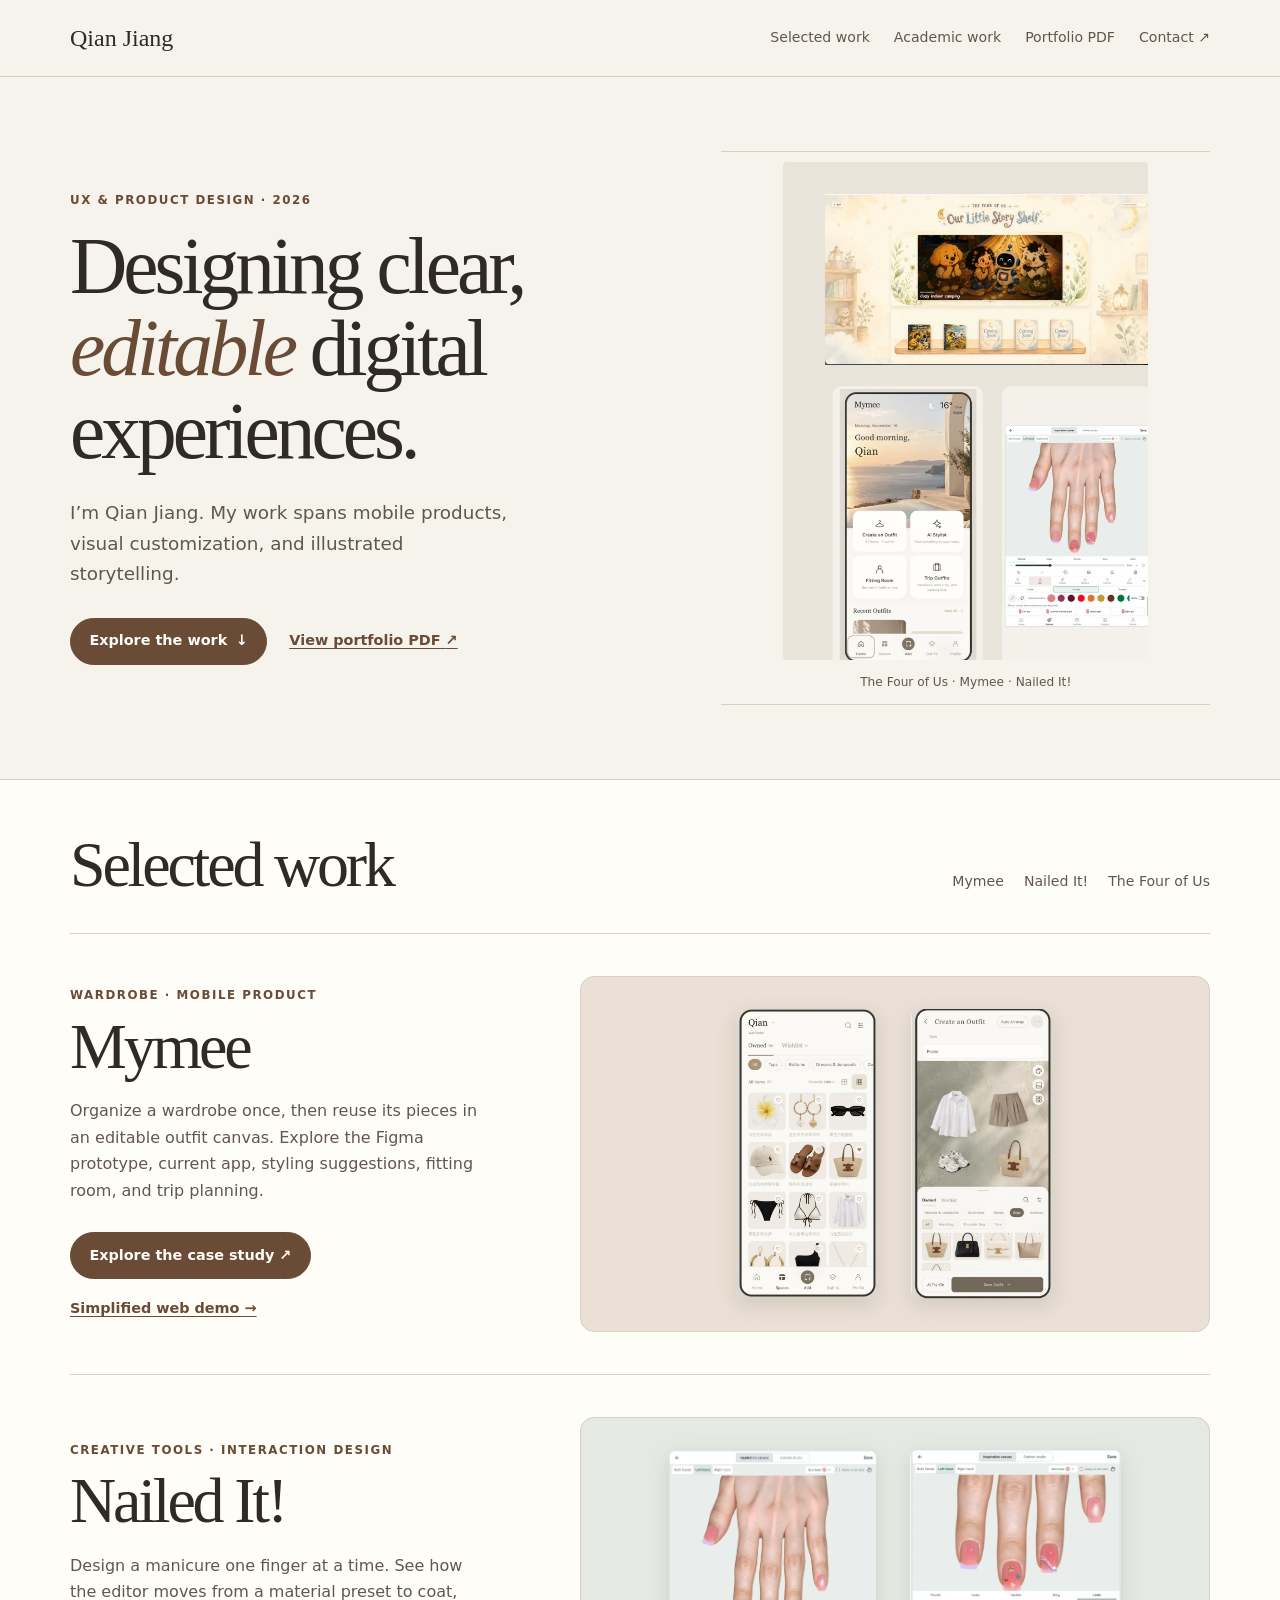
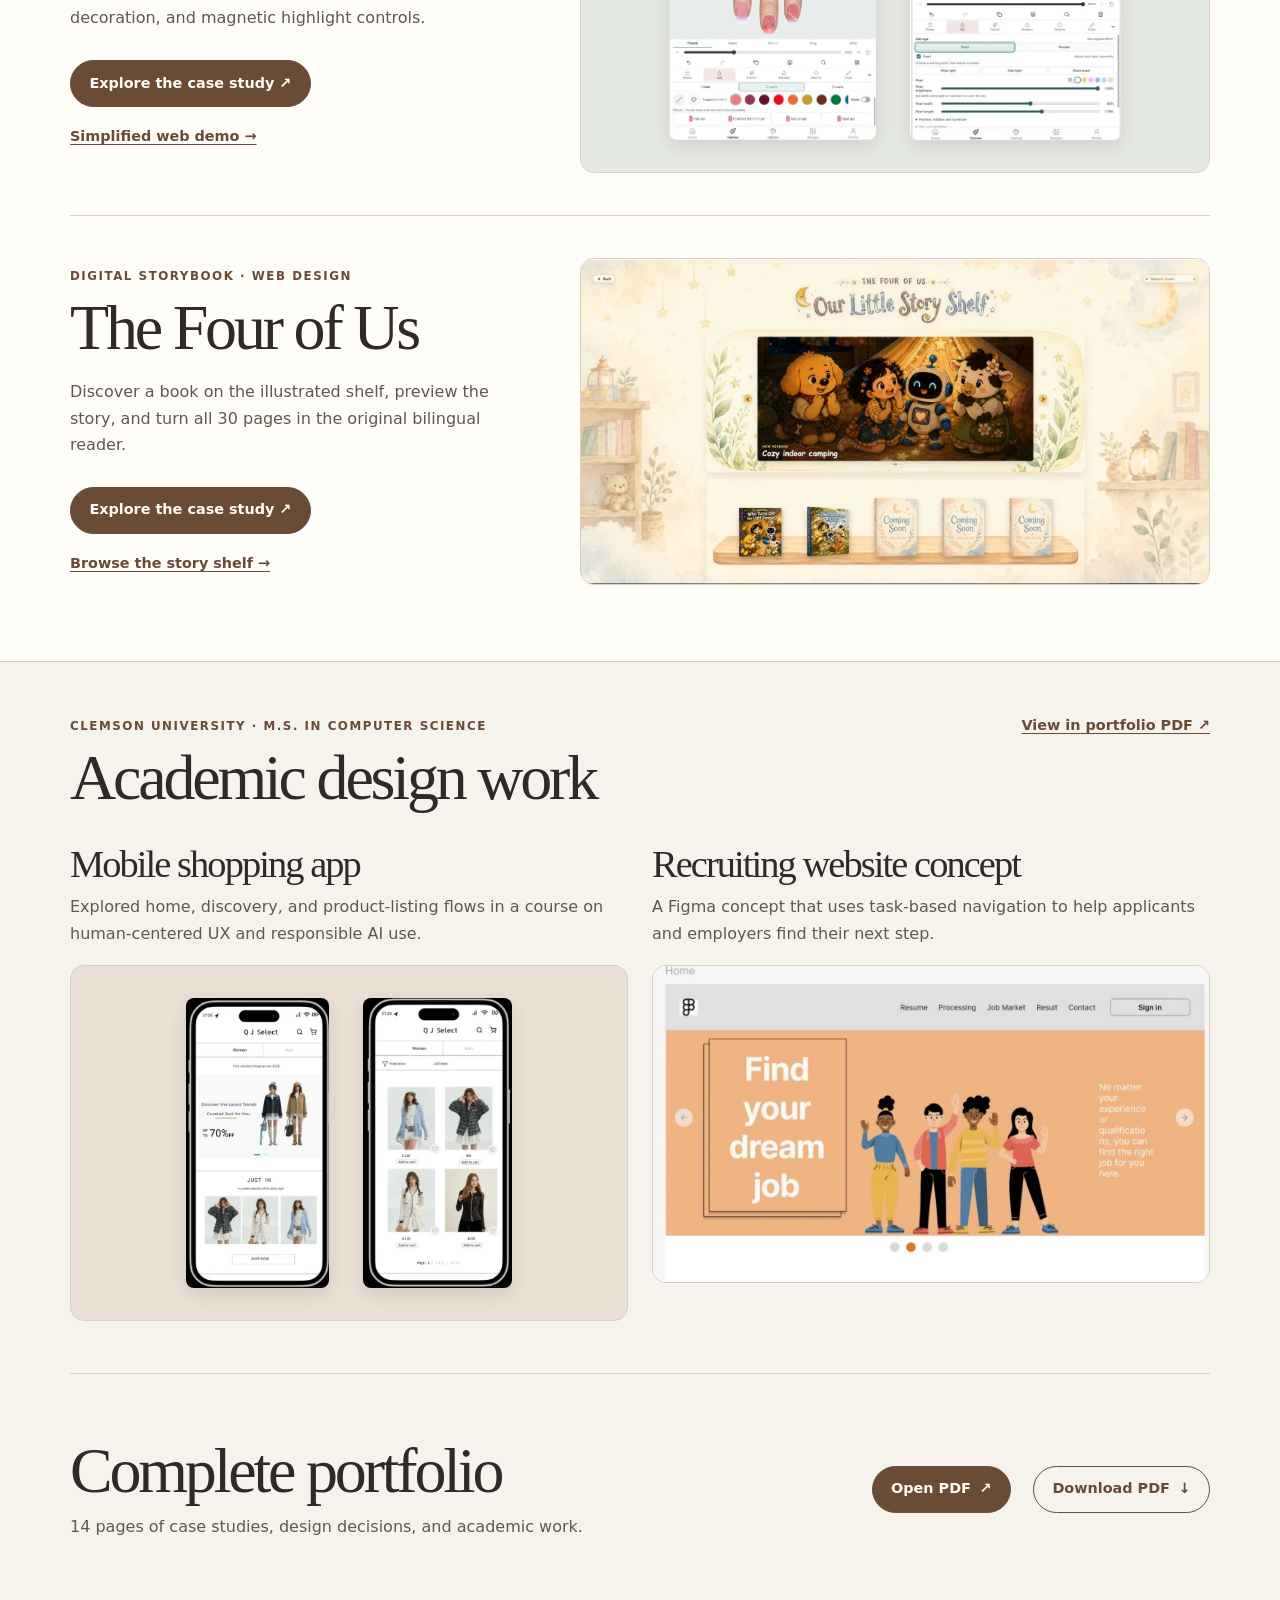
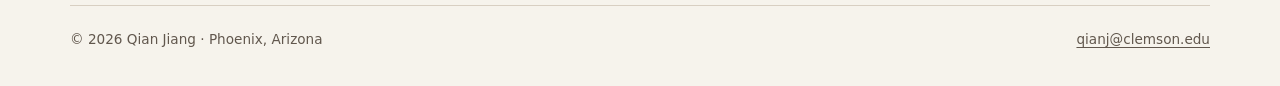
==== commit 5ca4c5cd: "Lead case studies with original app screens" ====
--- a/index.html
+++ b/index.html
@@ -59,7 +59,7 @@
             <p class="label">Wardrobe · Mobile product</p>
             <h3 id="mymee-title">Mymee</h3>
             <p>Organize a wardrobe once, then reuse its pieces in an editable outfit canvas. Explore the Figma prototype, current app, styling suggestions, fitting room, and trip planning.</p>
-            <div class="actions"><a class="button primary" href="mymee.html">Explore the case study ↗</a><a class="text-link" href="mymee.html#outfit-studio">Try the outfit studio →</a></div>
+            <div class="actions"><a class="button primary" href="mymee.html">Explore the case study ↗</a><a class="text-link" href="mymee.html#outfit-studio">Simplified web demo →</a></div>
           </div>
           <a class="project-art phone-pair" href="mymee.html" aria-label="Open Mymee case study">
             <img src="case-assets/wardrobe.webp" alt="Mymee wardrobe inventory" loading="lazy">
@@ -72,7 +72,7 @@
             <p class="label">Creative tools · Interaction design</p>
             <h3 id="nails-title">Nailed It!</h3>
             <p>Design a manicure one finger at a time. See how the editor moves from a material preset to coat, decoration, and magnetic highlight controls.</p>
-            <div class="actions"><a class="button primary" href="nailed-it.html">Explore the case study ↗</a><a class="text-link" href="nailed-it.html#nail-studio">Try the nail editor →</a></div>
+            <div class="actions"><a class="button primary" href="nailed-it.html">Explore the case study ↗</a><a class="text-link" href="nailed-it.html#nail-studio">Simplified web demo →</a></div>
           </div>
           <a class="project-art phone-pair nail-art" href="nailed-it.html" aria-label="Open Nailed It! case study">
             <img src="case-assets/nail-editor.webp" alt="Nailed It! hand canvas with per-finger controls" loading="lazy">
